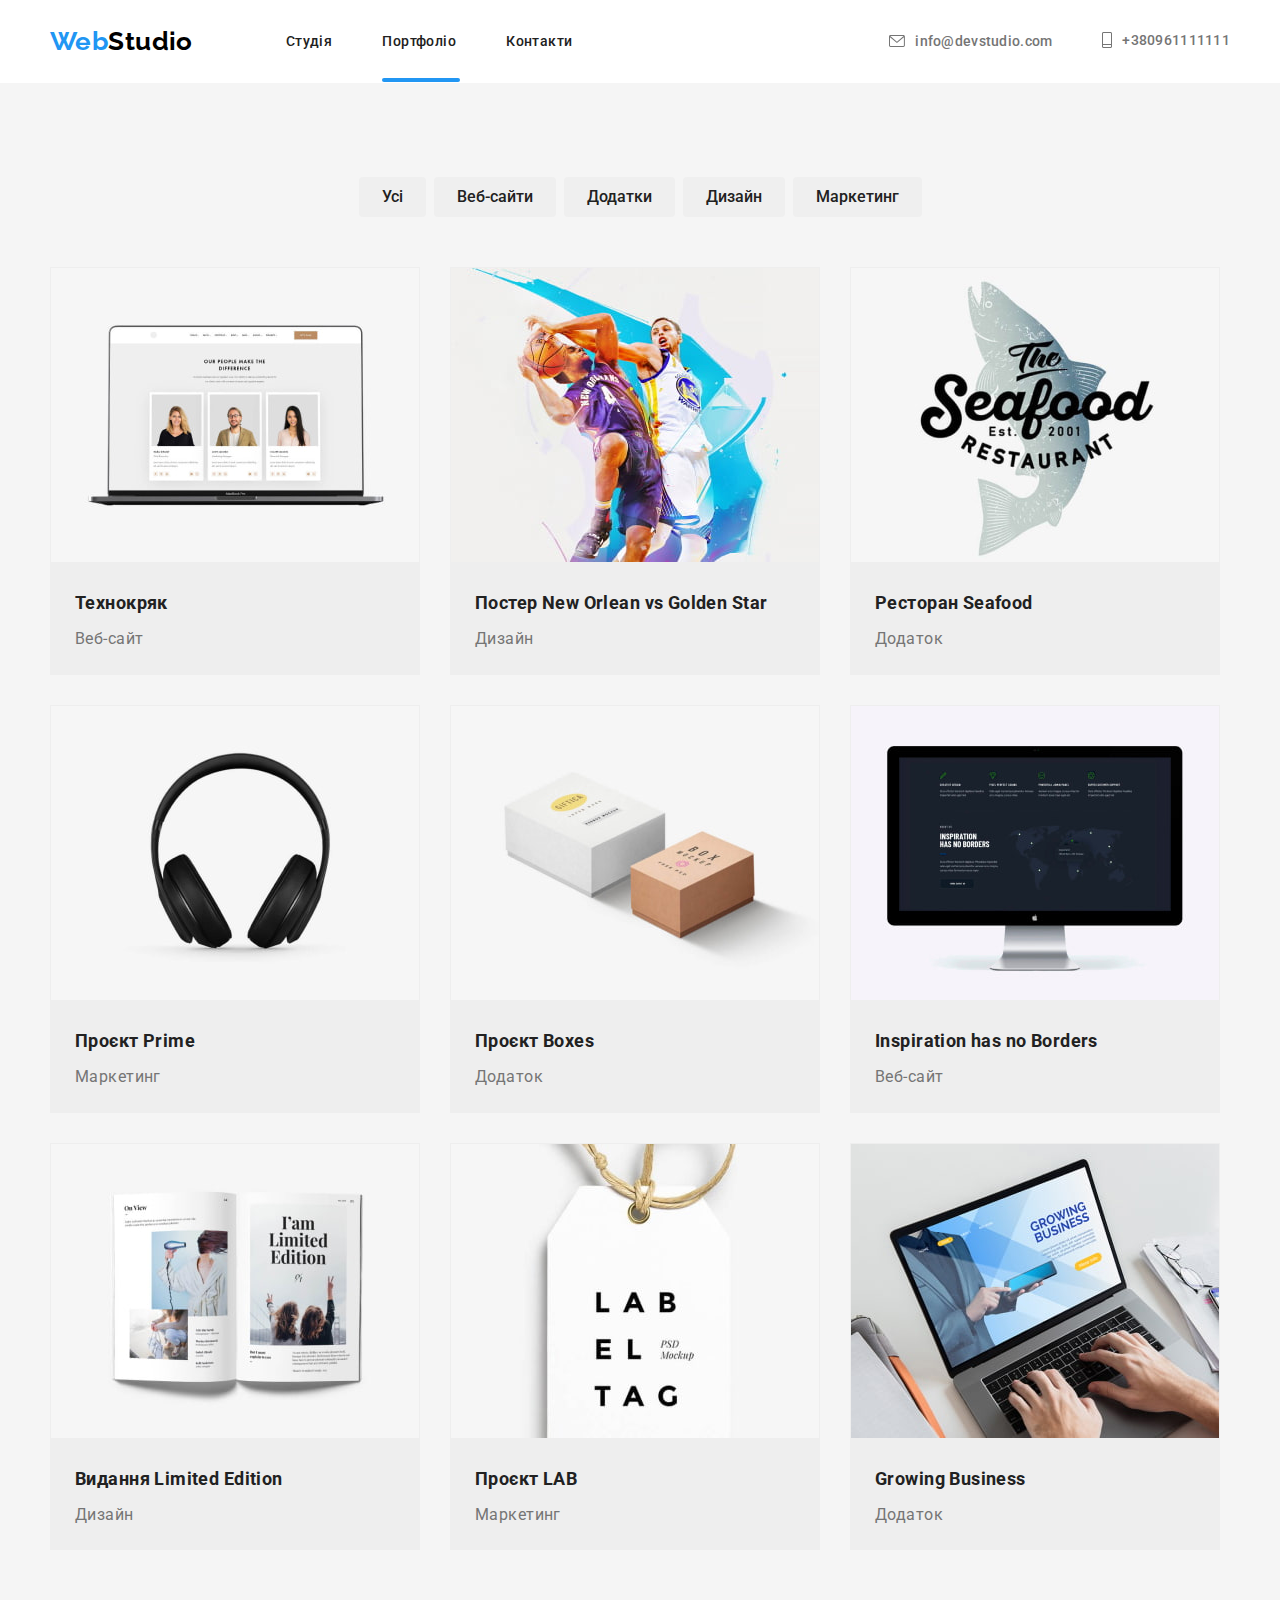
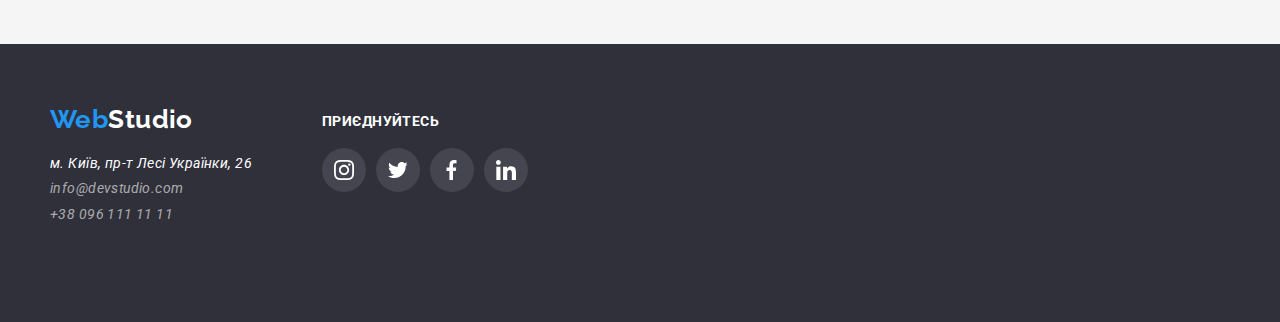
==== portfolio.html @ a7bbc772 "commit" ====
<!DOCTYPE html>
<html lang="en">
<head>
    <meta charset="UTF-8">
    <meta http-equiv="X-UA-Compatible" content="IE=edge">
    <meta name="viewport" content="width=device-width, initial-scale=1.0">
    <title>Document</title>
    <link rel="preconnect" href="https://fonts.googleapis.com">
    <link rel="preconnect" href="https://fonts.gstatic.com" crossorigin>
    <link href="https://fonts.googleapis.com/css2?family=Raleway:wght@700&family=Roboto:wght@400;500;700;900&display=swap" 
      rel="stylesheet">
    <link rel="stylesheet" href="https://cdnjs.cloudflare.com/ajax/libs/modern-normalize/1.1.0/modern-normalize.min.css">
    
    <link rel="stylesheet" href="./css/portfolio.css">
</head>
<body>
    <!--шапка сторінки-->
    <header class="page-header">
        <div class="container page-header">
            <nav class="main-nav">
                <!--logo--> 
    
                <p class="logo-top">
                    <a class="logo-header" href="./index.html">Web</a>
                    <a class="accent-black" href="./index.html">Studio</a>
                    <!-- <span class="logo-header">Web</span>
                    <span class="accent-black">Studio</span> -->
                </p>
    
            <!--navigation-->
    
            <ul class="site-nav list">
                <li class="item"><a href="./index.html" class="link">Студія</a></li>
                <li class="item"><a href="./portfolio.html" class="activ link">Портфоліо</a></li>
                <li class="item"><a href="./contacts.html" class="link">Контакти</a></li>
            </ul>
        </nav>
    
        <ul class="auth-nav list">
            <li class="item">
                <a href="mailto:info@devstudio.com" class="auth-link ">
                    <svg width="16" height="12" class="team-mail-icon">
                        <use href="./images/HW-4/icon/sprite.svg#icon-mail"></use>
                    </svg>
                    info@devstudio.com</a>
            </li>

            <li class="item">
                <a href="tel:+380961111111" class="tel-nav-link">
                    <svg width="10" height="16" class="team-phone-icon">
                        <use href="./images/HW-4/icon/sprite.svg#icon-phone"></use>
                    </svg>
                    +380961111111</a>
            </li>
        </ul>
        </div>
    </header>
    <main>
        <section class="section">
            <div class="container">
            <h1 class="visually-hidden section-title">Контент сторінки portfolio</h1>
         <ul class="button-nav list">
            <li class="button-item item">
                <button type="button" class="button-link">Усі</button>
            </li>
            <li class="button-item item">
                <button type="button-link" class="button-link">Веб-сайти</button>
            </li>
            <li class="button-item item">
                <button type="button-link" class="button-link">Додатки</button>
            </li>
            <li class="button-item item">
                <button type="button-link" class="button-link">Дизайн</button>
            </li>
            <li class="button-item item">
                <button type="button-link" class="button-link">Маркетинг</button>
            </li>
         </ul>
        <ul class="flex-container">
            <li class="flex-element">
                <a href="/" class="flex-link-thumb">
                <div class="porfolio-thumb">
                <img src="./images/HW-2/технокряк.jpg" alt="технокряк"
                width="370">
                <div class="overlay-text">
                Ресурс пропонує комплексні пропозиції з різним рівнем 
                функціоналу та сервісів. Все це дозволить відвідувачу 
                отримати вичерпні відомості про компанію чи приватну 
                особу.</div>
             </div>
                <div class="card-content">
                    <h2 class="title-card-heading">Технокряк</h2>
                    <p class="card-text">Веб-сайт</p>
                </div>
            </a>
            </li>

            <li class="flex-element">
                <a href="/" class="flex-link-thumb">
                    <div class="porfolio-thumb">
                <img src="./images/HW-2/orlean.jpg" alt="orlean"
                width="370">
                <div class="overlay-text">
                Ресурс пропонує комплексні пропозиції з різним рівнем 
                функціоналу та сервісів. Все це дозволить відвідувачу 
                отримати вичерпні відомості про компанію чи приватну 
                особу.</div>
                 </div>
                <div class="card-content">
                    <h2 class="title-card-heading">Постер New Orlean vs Golden Star</h2>
                    <p class="card-text">Дизайн</p>
                </div>
            </a>
            </li>

            <li class="flex-element">
              <a href="/" class="flex-link-thumb">               
                <div class="porfolio-thumb">
                <img src="./images/HW-2/restoran.jpg" alt="restoran"
                width="370">
                <div class="overlay-text">
                Ресурс пропонує комплексні пропозиції з різним рівнем 
                функціоналу та сервісів. Все це дозволить відвідувачу 
                отримати вичерпні відомості про компанію чи приватну
                 особу.</div>                
            </div>
                <div class="card-content"> 
                    <h2 class="title-card-heading">Ресторан Seafood</h2>
                    <p class="card-text">Додаток</p>
                </div>
            </a>
            </li>

            <li class="flex-element">
               <a href="/" class="flex-link-thumb">             
                <div class="porfolio-thumb">
                <img src="./images/HW-2/prime.jpg" alt="prime"
                width="370">
                <div class="overlay-text">
                Ресурс пропонує комплексні пропозиції з різним рівнем 
                функціоналу та сервісів. Все це дозволить відвідувачу 
                отримати вичерпні відомості про компанію чи приватну 
                особу.</div>                
            </div>
                <div class="card-content">
                    <h2 class="title-card-heading">Проєкт Prime</h2>
                    <p class="card-text">Маркетинг</p>
                </div>
            </a>
            </li>

            <li class="flex-element">
               <a href="/" class="flex-link-thumb">               
                <div class="porfolio-thumb">
                <img src="./images/HW-2/boxes.jpg" alt="boxes"
                width="370">
                <div class="overlay-text">
             Ресурс пропонує комплексні пропозиції з різним рівнем 
             функціоналу та сервісів. Все це дозволить відвідувачу
              отримати вичерпні відомості про компанію чи приватну
               особу.</div>                
            </div>
                <div class="card-content">
                    <h2 class="title-card-heading">Проєкт Boxes</h2>
                    <p class="card-text">Додаток</p>
                </div>
            </a>
            </li>

            <li class="flex-element">
               <a href="/" class="flex-link-thumb">              
                <div class="porfolio-thumb">
                <img src="./images/HW-2/inspiration.jpg" alt="inspiration"
                width="370">
                <div class="overlay-text">
                 Ресурс пропонує комплексні пропозиції з різним рівнем 
                 функціоналу та сервісів. Все це дозволить відвідувачу 
                 отримати вичерпні відомості про компанію чи приватну 
                 особу.</div>                
            </div>
                <div class="card-content">
                    <h2 class="title-card-heading"">Inspiration has no Borders</h2>
                    <p class="card-text">Веб-сайт</p>
                </div>
            </a>
            </li>

            <li class="flex-element">
              <a href="/" class="flex-link-thumb">              
                <div class="porfolio-thumb">
                <img src="./images/HW-2/limited.jpg" alt="limited"
                width="370">
                <div class="overlay-text">
                Ресурс пропонує комплексні пропозиції з різним рівнем 
                функціоналу та сервісів. Все це дозволить відвідувачу 
                отримати вичерпні відомості про компанію чи приватну
                 особу.</div>                
            </div>
                <div class="card-content">
                    <h2 class="title-card-heading">Видання Limited Edition</h2>
                    <p class="card-text">Дизайн</p>
                </div>
            </a>
            </li>

            <li class="flex-element">
               <a href="/" class="flex-link-thumb">              
                <div class="porfolio-thumb">
                <img src="./images/HW-2/lab.jpg" alt="lab"
                width="370">
                <div class="overlay-text">
                 Ресурс пропонує комплексні пропозиції з різним рівнем 
                 функціоналу та сервісів. Все це дозволить відвідувачу 
                 отримати вичерпні відомості про компанію чи приватну 
                 особу.</div>                
            </div>
                <div class="card-content">
                    <h2 class="title-card-heading">Проєкт LAB</h2>
                    <p class="card-text">Маркетинг</p>
                </div>
            </a>
            </li>

            <li class="flex-element">
               <a href="/" class="flex-link-thumb">               
                <div class="porfolio-thumb">
                <img src="./images/HW-2/growing.jpg" alt="growing"
                width="370">
                <div class="overlay-text">
                Ресурс пропонує комплексні пропозиції з різним 
                рівнем функціоналу та сервісів. Все це дозволить 
                відвідувачу отримати вичерпні відомості про компанію 
                чи приватну особу.</div>                
            </div>
                <div class="card-content">
                    <h2 class="title-card-heading">Growing Business</h2>
                    <p class="card-text">Додаток</p>
                </div>
            </a>
            </li>
        </ul>
    
    </div>
        </section>
    </main>

    <!--Contacts footer-->
    <footer class="page-footer">
        <div class="container section-wrap">
            <section  class="adress-footer-list">
                <p class="logo-bottom">
                    <a class="logo-footer" href="./index.html">Web</a>
                    <a class="accent-white" href="./index.html">Studio</a>
                </p>
                <address>
                    <p class="contact-footer">м. Київ, пр-т Лесі Українки, 26</p>
                    <ul class="adress-list">
                    <li><a href="mailto:info@devstudio.com" class="link">info@devstudio.com</a></li>
                    <li><a href="tel:+380961111111" class="link">+38 096 111 11 11</a></li>
                    </ul>
                </address>
            </section>
    
            <section class="soc-item-footer">
                <h2 class="add-soc-link">ПРИЄДНУЙТЕСЬ</h2>
            <ul class="team-soc-list list">
                <li class="team-soc-item">
                    <a href="#" class="team-soc-footer">
                        <svg width="20" height="20" class="team-soc-icon">
                            <use href="./images/HW-4/icon/sprite.svg#icon-instagram"></use>
                        </svg>
                    </a>
                </li>
                <li class="team-soc-item">
                    <a href="#" class="team-soc-footer">
                        <svg width="20" height="20" class="team-soc-icon">
                            <use href="./images/HW-4/icon/sprite.svg#icon-twitter"></use>
                        </svg>
                    </a>
                </li>
                <li class="team-soc-item">
                    <a href="#" class="team-soc-footer">
                        <svg width="20" height="20" class="team-soc-icon">
                            <use href="./images/HW-4/icon/sprite.svg#icon-facebook"></use>
                        </svg>
                    </a>
                </li>
                <li class="team-soc-item">
                    <a href="#" class="team-soc-footer">
                        <svg width="20" height="20" class="team-soc-icon">
                            <use href="./images/HW-4/icon/sprite.svg#icon-linkedin"></use>
                        </svg>
                    </a>
                </li>
                </ul>
            </section>
        </div>
        
    </footer>
    <script src="./js/modal.js"></script>
</body>
</html>
---- css/portfolio.css ----
:root {
    /* основний колір тексту */
    --primary-text-color: rgba(117, 117, 117, 1);;
  
    /* колір заголовків */
    --title-text-color: rgba(33, 33, 33, 1);
  
    /* футер колір адреси */
    --adress-footer-color: rgba(255, 255, 255, 0.6);
  
    /* футер колір контактів */
    --contact-footer-color:#FFFFFF;
  
    /* основний фон сторінки */
    --primary-background-color:#F5F5F5;
  
    /* фон хедера */
    --header-color: rgba(255, 255, 255, 1);
  
    /* фон наша команда */
   --title-ourtame-color: #F5F4FA;
  
    /* фон геой */
  --title-heroe-color:rgba(47, 48, 58, 1);
  
    /* колір заголовку герой */
  --text-heroe-color:rgba(255, 255, 255, 1);
    /* колір секції футер */
  
    --footer-color: rgba(47, 48, 58, 1);
  
    /* акцент, підсвітка */
    --accent-color:rgba(33, 150, 243, 1);
  
    /* логотип */
    --title-web-color:rgba(33, 150, 243, 1);
    --title-studio-color:rgba(0, 0, 0, 1);
  
    /* кнопка */
    --title-button-color: #FFFFFF;
    --accen-button-color:rgba(33, 150, 243, 1);

    /* колір фону карток портфоліо */
    --border-color-font : rgba(238, 238, 238, 1);
  }
  
  body {
    margin: 0;
    background-color: var(--primary-background-color);
    color: var(--primary-text-color);
  
    font-family: Roboto, sans-serif;
    letter-spacing: 0.03em;
    font-size: 14px;
  }
  
  /* утиліти */
  
  .list {
    margin: 0;
    padding: 0;
    list-style: none;
  }
  
  
  ul {
      list-style: none;
  }
  
  a {
    text-decoration: none;
    color: inherit;
  }

  h1,
  h2,
  h3,
  h3,
  h4,
  h5,
  h6,
  p,
  ul {
  margin-top: 0;
  margin-bottom: 0;
  padding: 0;
  }
  
  .page-header {
    background-color: var(--header-color);
    display: flex;
    /* padding-bottom: 94px; */
  }
  
  .container .page-header {
    display: flex;
  }
  
  .container {
    padding-left: 10px;
    padding-right: 10px;
    margin-left: auto;
    margin-right: auto;
    width: 1200px;
    /* outline: 2px solid tomato; */
    }
  
  
  /* Navigation */
  
  .main-nav {
    display: flex;
    align-items: center;
  }
  
  /* Logo-top */
  
  .logo-top {
    display: flex;
    
  }
  /* Logo header */
  
  .logo-header {
    display: block;
    padding-top: 24px;
    padding-bottom: 25px;
  
    color: var(--title-web-color);
    font-family: Raleway, sans-serif;
    font-weight: 700;
    font-size: 26px;
    line-height: 1.19;
    text-decoration: none;
  }
  .accent-black {
    display: block;
    padding-top: 24px;
    padding-bottom: 25px;
  
    color:var(--title-studio-color);
    font-family: Raleway, sans-serif;
    font-weight: 700;
    font-size: 26px;
    line-height: 1.19;
    text-decoration: none;
  }
  
      /* Site nav */
  
  .site-nav {
    display: flex;
    margin-left: 93px;
    
  }
  
  .site-nav .item +.item {
  margin-left: 50px;
  }
  
  .site-nav .link {
    display: block;
    padding-top: 32px;
    padding-bottom: 32px;
   
  
    color: var(--title-text-color);
  
    font-weight: 500;
    font-size: 14px;
    line-height: 1.14;
    text-decoration: none;
    transition-property: color;
    transition-duration: 250ms;
    transition-timing-function: cubic-bezier(0.4, 0, 0.2, 1);
  }
  
  .site-nav .link:hover,
  .site-nav .link:focus {
  color: var(--accent-color);
  }
  
  /* .site-nav .link.current {
    color: var(--accent-color);
  } */
  .item {
  position: relative;
}

.activ {
  color: var(--accent-color);
}

.activ::after {
  content: "";
  position: absolute;
  left: 0;
  bottom: 0;
  width: 78px;
  height: 4px;
  
background: #2196F3;
border-radius: 2px;
  
}
  
  /* Auth */

.auth-nav {
  display: flex;
  margin-left: auto;
  align-items: center;
  flex-wrap: wrap;
  padding-top: 32px;
  padding-bottom: 32px;
  /* margin-top: 94px; */
}

.auth-nav .item + .item {
  margin-left: 50px;
}

.auth-link {
  display: inline-flex;
  align-items: center;
  color: var(--primary-text-color);
  font-weight: 500;
  font-size: 14px;
  letter-spacing: 0.02em;
  text-decoration: none;
  justify-content: center;
  transition-property: color;
    transition-duration: 250ms;
    transition-timing-function: cubic-bezier(0.4, 0, 0.2, 1);
}

.auth-link:hover,
.auth-link:focus {
color: var(--accent-color);
}

.team-mail-icon {
  fill:currentColor;
  margin-right: 10px;
}

.tel-nav-link {
  display: inline-flex;
  align-items: center;
  color: var(--primary-text-color);
  font-weight: 500;
  font-size: 14px;
  letter-spacing: 0.02em;
  text-decoration: none;
  justify-content: center;
  transition-property: color;
    transition-duration: 250ms;
    transition-timing-function: cubic-bezier(0.4, 0, 0.2, 1);
}

.tel-nav-link:hover,
.tel-nav-link:focus {
color: var(--accent-color);
}

.team-phone-icon {
  fill:currentColor;
  margin-right: 10px;
}

  /* Section */
  .section {
    margin-top: 0;
    margin-bottom: 94px;
  }

  .visually-hidden {
    position: absolute;
    width: 1px;
    height: 1px;
    margin: -1px;
    border: 0;
    padding: 0;
    white-space: nowrap;
    clip-path: inset(100%);
    clip: rect(0 0 0 0);
    overflow: hidden;
  }

.section-title {
    color: var(--title-text-color);
    font-weight: 700;
    font-size: 36px;
    line-height: 1.16;
    text-align: center;
    }
   
 

  /* Button */

  .button {
    color: var(--title-button-color);
    font-family: inherit;
  }
  
  .button-nav {
    display: flex;
    justify-content: center;
    margin-top: 94px;
    padding-bottom: 50px;
  }
  

  .button-link {
    font-family: inherit;
    cursor: pointer;
    border: 1px solid transparent;
    border-radius: 4px;
    /* box-shadow: 0px 3px 1px rgba(0, 0, 0, 0.1), 0px 1px 2px rgba(0, 0, 0, 0.08), 0px 2px 2px rgba(0, 0, 0, 0.12); */
    display: inline-block;
    padding: 6px 22px;

    color: var(--title-text-color);
    font-family: Roboto, sans-serif;
    font-weight: 500;
    font-size: 16px;
    line-height: 1.6;
    transition-property: color, background-color, box-shadow;
    transition-duration: 250ms;
    transition-timing-function: cubic-bezier(0.4, 0, 0.2, 1);
  }

  .button-nav .item + .item {
    margin-left: 8px;
  }

  .button-link:hover,
  .button-link:focus {
     box-shadow: 0px 3px 1px rgba(0, 0, 0, 0.1), 
     0px 1px 2px rgba(0, 0, 0, 0.08), 
     0px 2px 2px rgba(0, 0, 0, 0.12);
    background-color: var(--accen-button-color);
  color: var(--title-button-color);
  }


    /* -----Portfolio-list------- */
    
    .flex-container {
      cursor: pointer;
      display: flex;
      flex-wrap: wrap;
      /* margin: -15px; */
    }

   .flex-element {
    border: 1px solid #EEEEEE;
    width: 370px;
    /* margin: 15px; */
    margin-right: 30px;
    margin-bottom: 30px;
    background-color: var(--border-color-font);
    /* box-shadow: 0px 1px 3px rgba(0, 0, 0, 0.12), 
    0px 1px 1px rgba(0, 0, 0, 0.14),
     0px 2px 1px rgba(0, 0, 0, 0.2); */
   }

   .flex-element:nth-child(3n) {
    margin-right: 0;
   }

   .flex-element:nth-last-child(-n + 3) {
    margin-bottom: 0;
   }

   .flex-element:hover,
   .flex-element:focus {
    filter: drop-shadow(0px 4px 4px rgba(0, 0, 0, 0.25));
   }
   

   .flex-link-thumb {
    position: relative;
    display: block;

    transition: box-shadow 250ms cubic-bezier(0.4, 0, 0.2, 1);
   }

   .flex-container .porfolio-thumb {
    position: relative;
    overflow: hidden;
   }

   .overlay-text {
    position: absolute;
    top: 0;
    left: 0;
    transform: translateY(100%);
    width: 100%;
    height: 100%;
    padding: 63px 24px;
  
    transition: transform 250ms cubic-bezier(0.4, 0, 0.2, 1);
  
    font-weight: 400;
    font-size: 18px;
    line-height: 1.56;
    letter-spacing: 0.03em;
  
    color: #FFFFFF;
    background-color: rgba(33, 150, 243, 0.8);
  }

  .flex-link-thumb:hover .overlay-text,
  .flex-link-thumb:focus .overlay-text {
    transform: translateY(0);
  }
   
    /* calc((100% -к-кіст марженів в рядку * значення маржена)/кількість елементів у рядку */
      /* width: calc((100% - 60px) / 3);
      margin-right: 30px; */
      /* margin-bottom: 30px; */

   /* варіант 2 */

   /* .flex-element:not(:nth-child(3n)) {
      margin-right: 30px;
    } */

   /* .flex-element:not(:nth-child(-n + 3)) {
    margin-bottom: 30px;
  } */


  /* portfolio list  for h2 pages*/

  .card-content {
    padding-top: 20px;
    padding-bottom: 20px;
    padding-left: 24px;
    padding-right: 24px;

  }

 .title-card-heading {
  margin-bottom: 4px;
  
  color: var(--title-text-color);
  font-weight: 700;
  font-size: 18px;
  line-height: 2;
 } 

 .card-text {
  font-weight: 400;
font-size: 16px;
line-height: 1.8;
 }




     /*--- Footer--- */

  .page-footer {
    background-color: 
    #2F303A;
  }

  /* -----section-wrap---- */
  .section-wrap {
    display: flex;
  }

  /* ---section adress-footer-list--- */
  .adress-footer-list {
margin-right: 70px;
  }

  /*------ logo footer ----*/

.logo-footer {
  display: block;
  color: var(--title-web-color);
  font-family: Raleway, sans-serif;
  font-weight: 700;
  font-size: 26px;
  line-height: 1.19;
  text-decoration: none;
}
.accent-white {
  display: block;
  color: var(--text-heroe-color);
  font-family: Raleway, sans-serif;
  font-weight: 700;
  font-size: 26px;
  line-height: 1.19;
  text-decoration: none;
}

  /*----- Logo-button----- */

.logo-bottom {
  display: flex;
  padding-top: 60px;
  padding-bottom: 20px;
}

.contact-footer {
 color: var(--contact-footer-color);
 padding-bottom: 9px;
}

  .adress-list .link {
 color: var(--adress-footer-color);
 text-decoration: none;
 font-weight: 400;
 font-size: 14px;
 line-height: 1,4;
 letter-spacing: 0.03em;
  }

  .adress-list {
    padding-bottom: 60px;
  }
  
  .adress-list li {
  margin-top: 0;
  margin-bottom: 9px;
  }

  
  
  /* social button */

  .team-soc-list  {
    display: flex;
    justify-content: center;
    margin-top: 16px;
    margin-bottom: 30px;
  }
  .team-soc-item:not(:last-child) {
    margin-right: 10px;
  }
  .team-soc-icon {
    fill: currentColor;
    align-items: center;
    justify-content: center;
  }
/* -------footer social button efekct -----*/
  .soc-item-footer {
    margin-top: 72px;
    margin-bottom: 100px;
  }
  .add-soc-link {
    margin-bottom: 20px;
    font-family: Roboto, sans-serif;
    font-weight: 700;
    font-size: 14px;
    line-height: 0.8;
    color: #FFFFFF;
    /* text-align:center ; */
  }
  .team-soc-footer {
    display:flex;
    width: 44px;
    height: 44px;
    align-items: center;
    justify-content: center;
    color: #FFFFFF;
    border-radius: 50%;
    background: rgba(255, 255, 255, 0.1);
    transition-property: background-color;
    transition-duration: 250ms;
    transition-timing-function: cubic-bezier(0.4, 0, 0.2, 1);
  }

  .team-soc-footer:hover,
  .team-soc-footer:focus {
    color: #FFFFFF;
    background-color: #2196F3;
  }
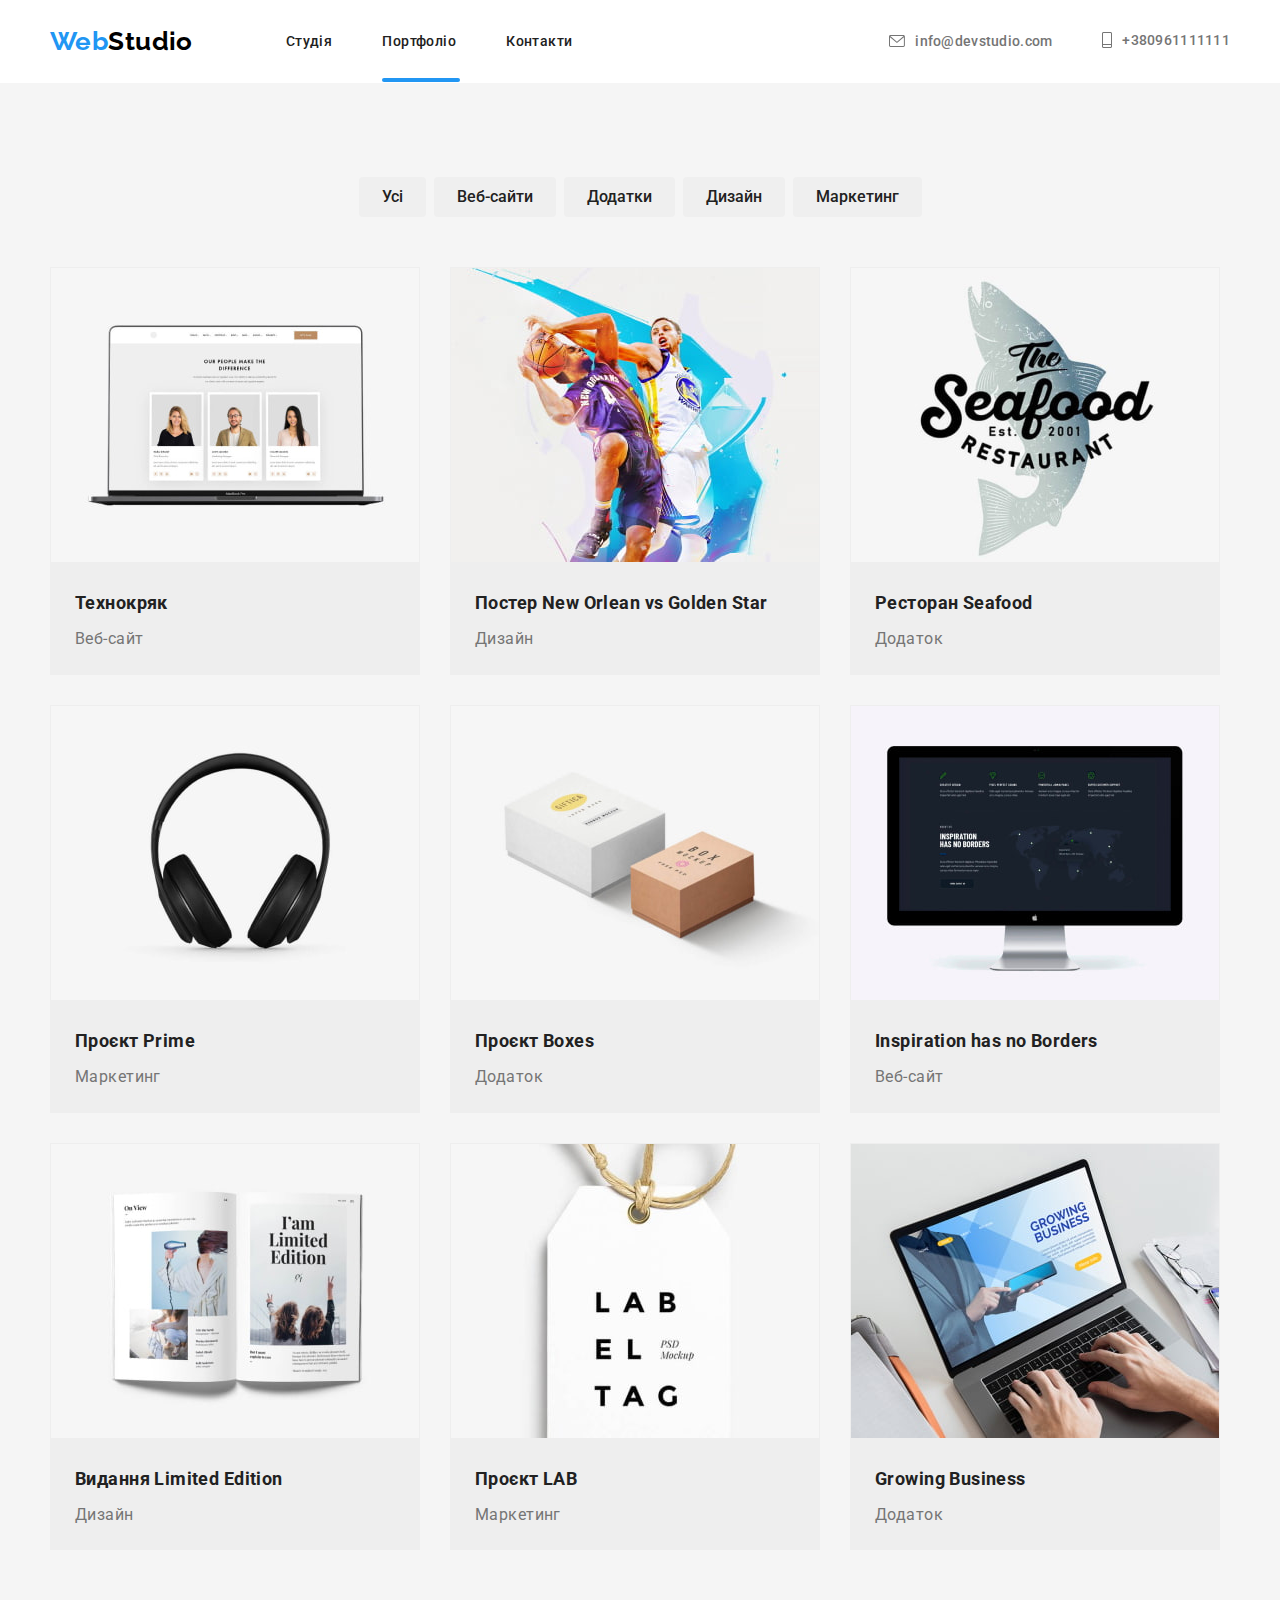
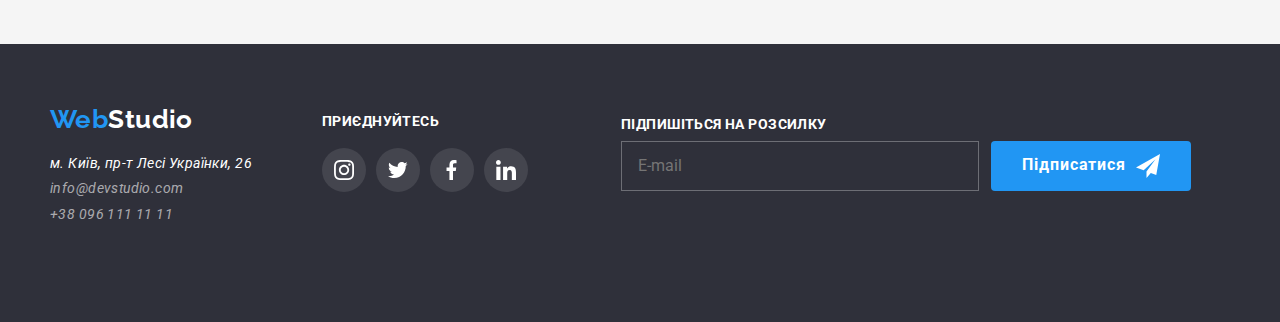
==== commit 85ab1aaf: "add inf for modal window and add to footer submit button to mail" ====
--- a/portfolio.html
+++ b/portfolio.html
@@ -294,6 +294,21 @@
                 </li>
                 </ul>
             </section>
+            <div class="forma">
+                <form class="form-bottom">
+                    <p class="forma-text">Підпишіться на розсилку</p>
+                    <div class="forma-invite">
+                        <input type="email" class="input-bottom" placeholder="E-mail">
+                        <button type="submit" class="submit-bottom">
+                            <span class="submit-text">Підписатися</span>
+                            <svg class="submit-icon">
+                                <use href="./images/HW-6-icon/sprite-modal.svg#icon-icon-telegram"></use>
+                            </svg>
+                        </button>
+                        
+                    </div>
+                </form>
+            </div>
         </div>
         
     </footer>
--- a/css/portfolio.css
+++ b/css/portfolio.css
@@ -46,7 +46,7 @@
   
   body {
     margin: 0;
-    background-color: var(--primary-background-color);
+    background-color: #F5F5F5;
     color: var(--primary-text-color);
   
     font-family: Roboto, sans-serif;
@@ -581,6 +581,81 @@
     color: #FFFFFF;
     background-color: #2196F3;
   }
+  /* ------FORM-FOOTER------ */
+
+  .forma {
+    /* margin-left: auto; */
+    margin-top: 72px;
+    margin-bottom: 94px;
+    margin-left: 93px;
+  }
+
+  .forma-invite {
+    display: flex;
+    align-items: center;
+  }
+
+  .forma-text {
+    font-weight: 700;
+    margin-bottom: 8px;
+    text-transform: uppercase;
+    color: var(--contact-footer-color);
+  }
+
+  .input-bottom {
+    width: 358px;
+    height: 50px;
+    padding-left: 16px;
+    font-size: 16px;
+    line-height: 1.25;
+    cursor: pointer;
+    border: 1px solid rgba(255, 255, 255, 0.3);
+    transition: filter 250ms cubic-bezier(0.4, 0, 0.2, 1);
+    background-color: var(--footer-color);
+    color: rgba(255, 255, 255, 0.6);
+  }
+
+  input::placeholder.input-bottom {
+    color: rgba(255, 255, 255, 0.6);
+  }
+
+  .input-bottom:focus,
+  .input-bottom:hover {
+    filter: drop-shadow(0px 4px 4px rgba(0, 0, 0, 0.15));
+  }
+
+
+  .submit-bottom {
+    display: flex;
+    font-weight: 700;
+    font-size: 16px;
+    line-height: 1.88;
+    letter-spacing: 0.06em;
+    width: 200px;
+    height: 50px;
+    margin-left: 12px;
+    align-items: center;
+    justify-content: center;
+    cursor: pointer;
+    background: var(--accent-color);
+    color: var(--contact-footer-color);
+    transition: box-shadow 250ms cubic-bezier(0.4, 0, 0.2, 1);
+    border: none;
+    border-radius: 4px;
+  }
+
+  .submit-bottom:focus,
+  .submit-bottom:hover {
+    box-shadow: 0px 4px 4px rgba(0, 0, 0, 0.15);
+  }
+
+  .submit-icon {
+    top: 13px;
+    margin-left: 10px;
+    width: 24px;
+    height: 24px;
+    fill: var(--contact-footer-color);
+  }
   
 
  